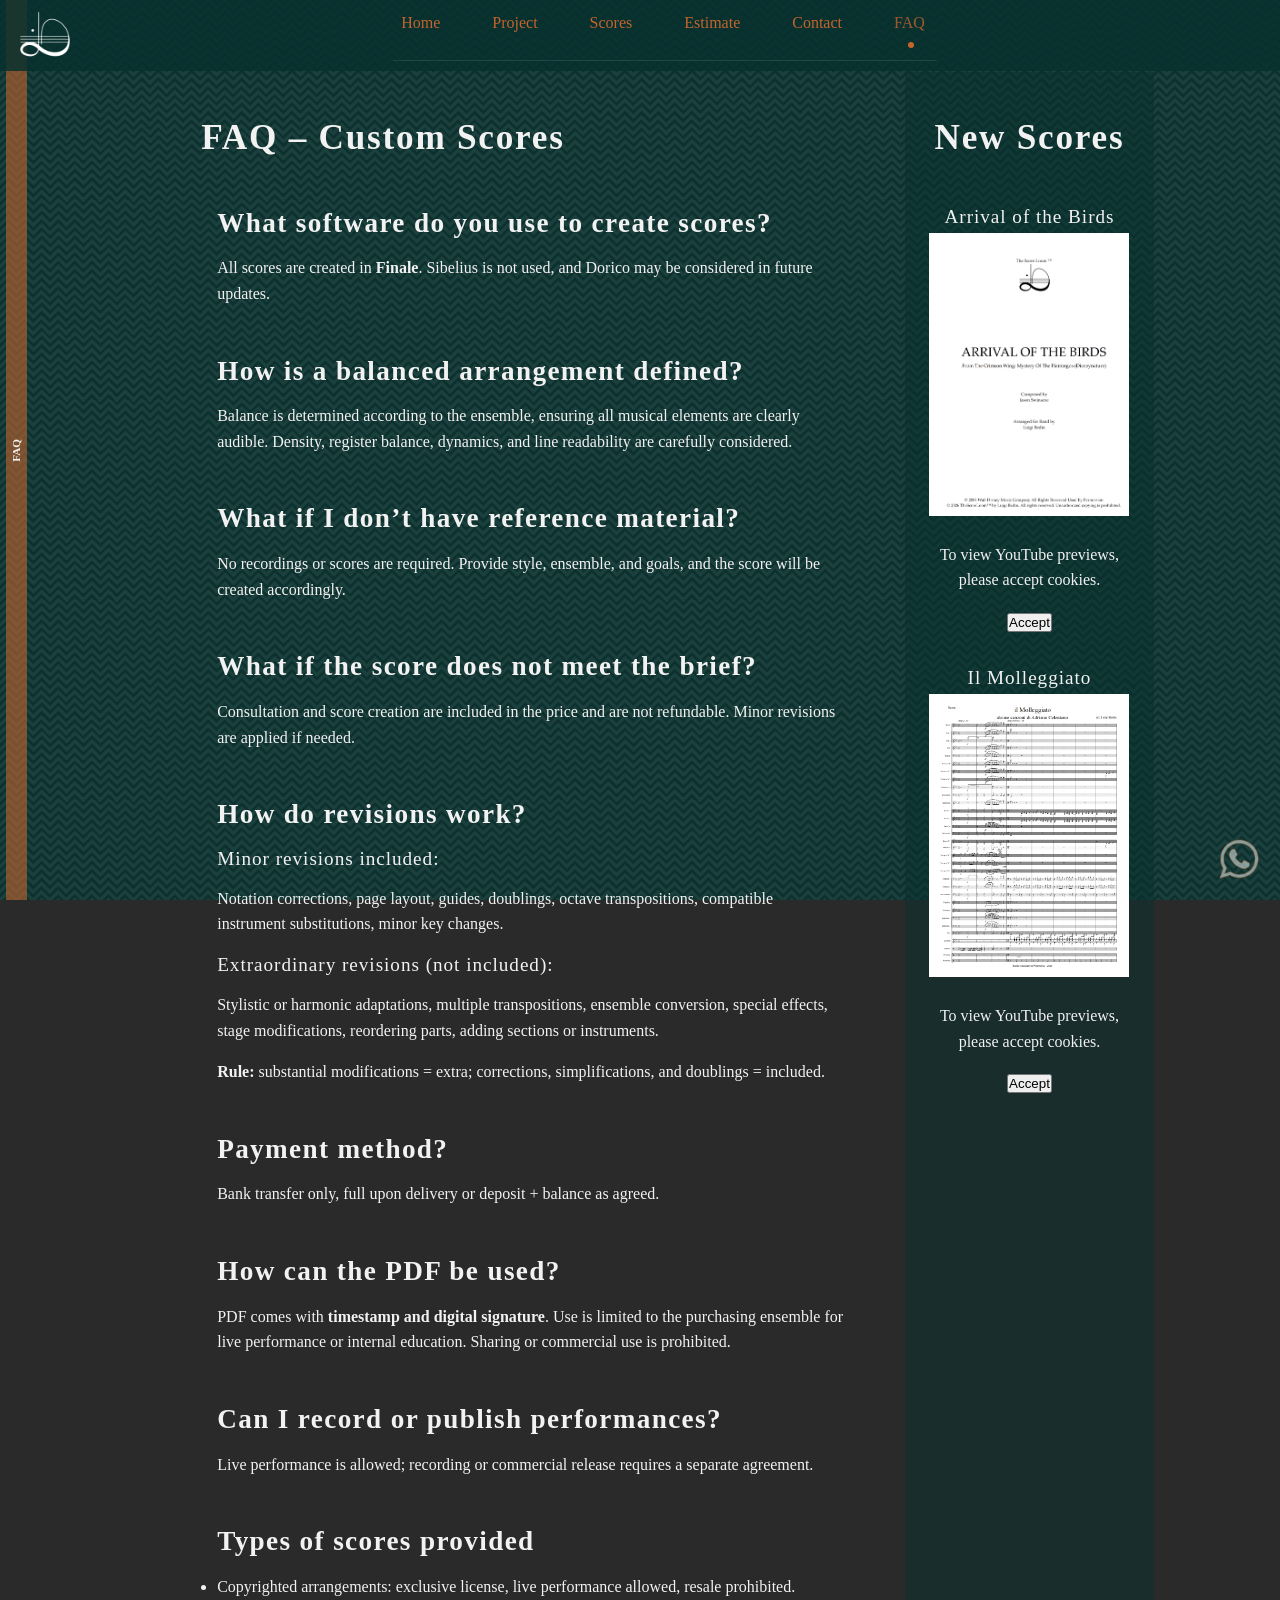
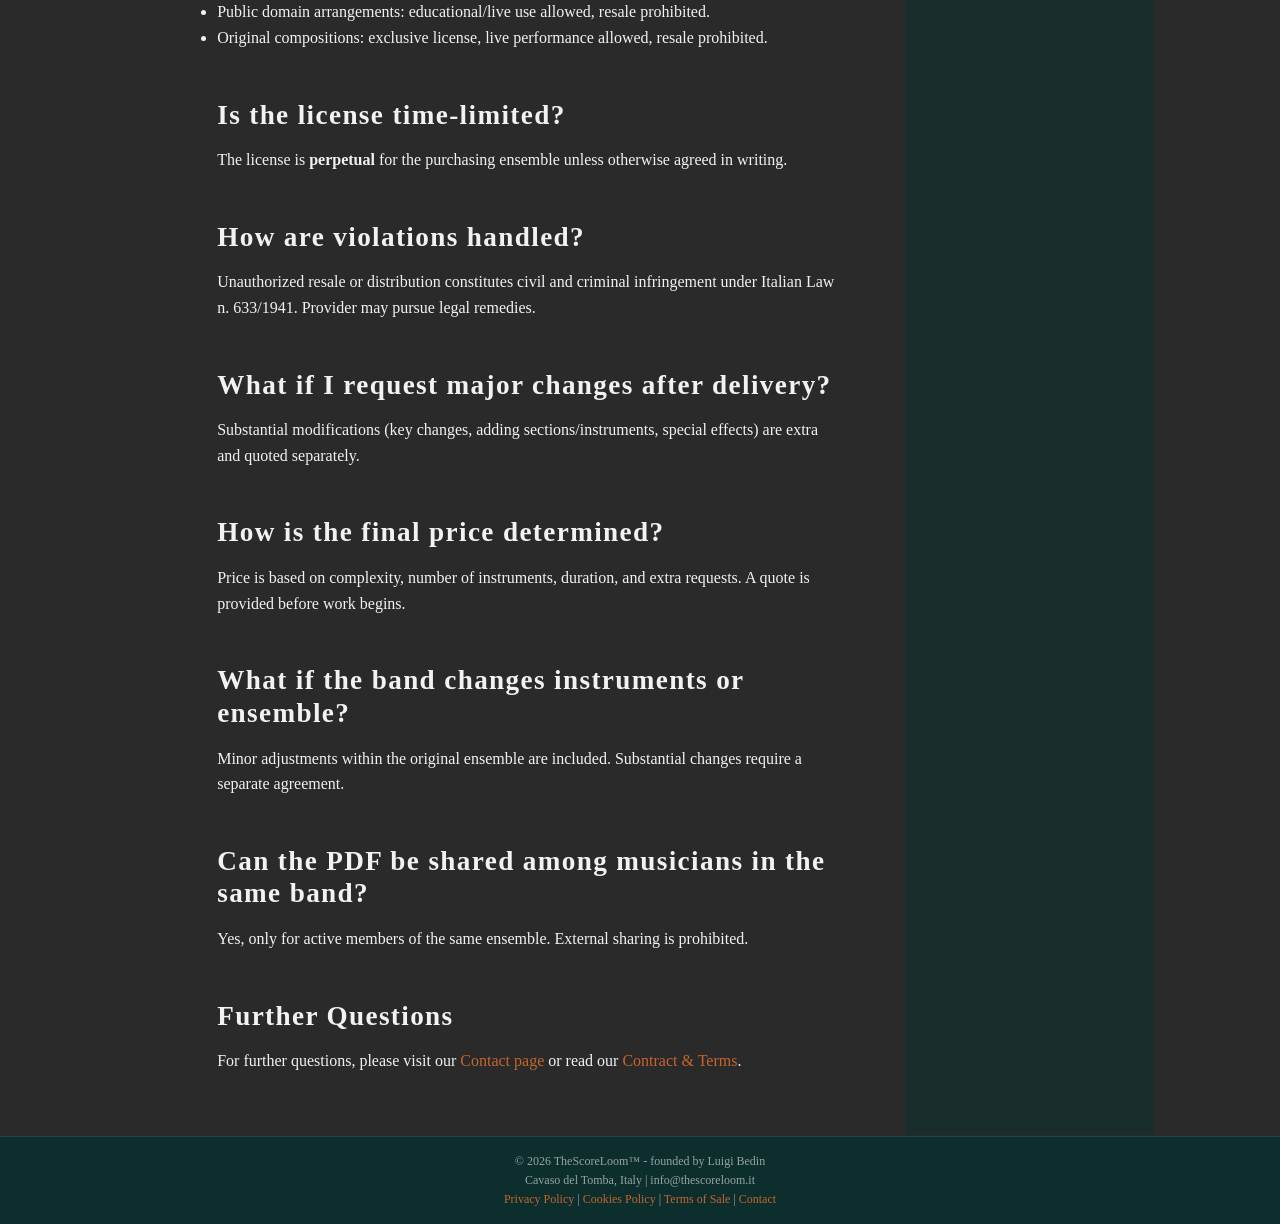
==== faq.html @ 9c677762 "first UL" ====
<!DOCTYPE html>
<html lang="en">
<head>
  <meta charset="UTF-8">
  <meta name="viewport" content="width=device-width, initial-scale=1.0">

  <title>TheScoreLoom – FAQ | Sheet Music & Music Projects</title>
  <meta name="description" content="Frequently Asked Questions about TheScoreLoom custom scores, licenses, revisions, and ordering process.">
  <meta name="keywords" content="TheScoreLoom, FAQ, custom scores, music arrangements, sheet music, revisions, license">

  <link rel="icon" href="assets/images/logo.png" type="image/png">
  <link rel="stylesheet" href="assets/css/base.css">
  <link rel="stylesheet" href="assets/css/layout.css">
  <link rel="stylesheet" href="assets/css/components.css">
  <link rel="stylesheet" href="assets/css/utilities.css">
</head>
<body data-page="FAQ">
  <div class="background-parallax"></div>

  <header>
    <a href="index.html" class="logo">
      <img src="assets/images/logo.png" alt="TheScoreLoom Logo">
    </a>
    <nav>
      <ul>
        <li><a href="index.html">Home</a></li>
        <li><a href="project.html">Project</a></li>
        <li><a href="scores.html">Scores</a></li>
        <li><a href="estimate.html">Estimate</a></li>
        <li><a href="contact.html">Contact</a></li>
        <li><a href="faq.html" class="active">FAQ</a></li>
      </ul>
    </nav>
  </header>

  <div class="content-wrapper">
    <div class="cimosa">
      <span id="chapter-title">FAQ</span>
    </div>

    <main class="legal">
      <h1>FAQ – Custom Scores</h1>

      <section>
        <h2>What software do you use to create scores?</h2>
        <p>All scores are created in <strong>Finale</strong>. Sibelius is not used, and Dorico may be considered in future updates.</p>
      </section>

      <section>
        <h2>How is a balanced arrangement defined?</h2>
        <p>Balance is determined according to the ensemble, ensuring all musical elements are clearly audible. Density, register balance, dynamics, and line readability are carefully considered.</p>
      </section>

      <section>
        <h2>What if I don’t have reference material?</h2>
        <p>No recordings or scores are required. Provide style, ensemble, and goals, and the score will be created accordingly.</p>
      </section>

      <section>
        <h2>What if the score does not meet the brief?</h2>
        <p>Consultation and score creation are included in the price and are not refundable. Minor revisions are applied if needed.</p>
      </section>

      <section>
        <h2>How do revisions work?</h2>
        <h3>Minor revisions included:</h3>

          <p>Notation corrections, page layout, guides, doublings, octave transpositions, compatible instrument substitutions, minor key changes.</p>

        <h3>Extraordinary revisions (not included):</h3>
          <p>Stylistic or harmonic adaptations, multiple transpositions, ensemble conversion, special effects, stage modifications, reordering parts, adding sections or instruments.</p>

        <p><strong>Rule:</strong> substantial modifications = extra; corrections, simplifications, and doublings = included.</p>
      </section>

      <section>
        <h2>Payment method?</h2>
        <p>Bank transfer only, full upon delivery or deposit + balance as agreed.</p>
      </section>

      <section>
        <h2>How can the PDF be used?</h2>
        <p>PDF comes with <strong>timestamp and digital signature</strong>. Use is limited to the purchasing ensemble for live performance or internal education. Sharing or commercial use is prohibited.</p>
      </section>

      <section>
        <h2>Can I record or publish performances?</h2>
        <p>Live performance is allowed; recording or commercial release requires a separate agreement.</p>
      </section>

      <section>
        <h2>Types of scores provided</h2>
        <ul>
          <li>Copyrighted arrangements: exclusive license, live performance allowed, resale prohibited.</li>
          <li>Public domain arrangements: educational/live use allowed, resale prohibited.</li>
          <li>Original compositions: exclusive license, live performance allowed, resale prohibited.</li>
        </ul>
      </section>

      <section>
        <h2>Is the license time-limited?</h2>
        <p>The license is <strong>perpetual</strong> for the purchasing ensemble unless otherwise agreed in writing.</p>
      </section>

      <section>
        <h2>How are violations handled?</h2>
        <p>Unauthorized resale or distribution constitutes civil and criminal infringement under Italian Law n. 633/1941. Provider may pursue legal remedies.</p>
      </section>

      <section>
        <h2>What if I request major changes after delivery?</h2>
        <p>Substantial modifications (key changes, adding sections/instruments, special effects) are extra and quoted separately.</p>
      </section>

      <section>
        <h2>How is the final price determined?</h2>
        <p>Price is based on complexity, number of instruments, duration, and extra requests. A quote is provided before work begins.</p>
      </section>

      <section>
        <h2>What if the band changes instruments or ensemble?</h2>
        <p>Minor adjustments within the original ensemble are included. Substantial changes require a separate agreement.</p>
      </section>

      <section>
        <h2>Can the PDF be shared among musicians in the same band?</h2>
        <p>Yes, only for active members of the same ensemble. External sharing is prohibited.</p>
      </section>

      <section>
        <h2>Further Questions</h2>
        <p>For further questions, please visit our <a href="contact.html">Contact page</a> or read our <a href="terms.html">Contract & Terms</a>.</p>
      </section>

    </main>

    <aside class="sidebar">
      <h1 class="sidebar-title">New Scores</h1>
      <div id="sidebar" class="youtube-previews"></div>
    </aside>
  </div>

   <footer>
    <p>© 2026 TheScoreLoom™ - founded by Luigi Bedin</p>
    <p>Cavaso del Tomba, Italy | info@thescoreloom.it</p>
    <nav>
      <a href="privacy.html">Privacy Policy</a> |
      <a href="cookies.html">Cookies Policy</a> |
      <a href="terms.html">Terms of Sale</a> |
      <a href="contact.html">Contact</a>
    </nav>
  </footer>

  <a id="whatsapp-link" class="whatsapp-float" target="_blank" rel="noopener">
  <img src="assets/images/whatsapp.png" alt="WhatsApp contact">
  </a>

  <script src="assets/js/whatsapp-nr.js"></script>
  <script src="assets/js/sidebar.js" defer></script>
  <script src="assets/js/cimosa.js" defer></script>
  <script src="assets/js/parallax.js" defer></script>
  <script src="assets/js/hamburger.js" defer></script>


</body>
</html>
---- assets/css/base.css ----
:root {
  --font-main: "Palatino Linotype", serif;
  --fs-body: 1rem;
  --fs-cimosa: 0.7rem;
  
  
  --content-gap: 0px;
  --content-padding: 1px;
  --chapter-gap: 20vh; /* aumenta la distanza verticale tra i chapter */


  --h1-size: 2rem;
  --h2-size: 1.5rem;
  --h3-size: 1.2rem;
  
  --h1-weight: 700;
  --h2-weight: 600;
  --h3-weight: 500;

  --hero-brand-size: 0.8rem;
  --hero-title-size: 2rem;
  --hero-brand-weight: 300;
  --hero-title-weight: 600;

  --hero-brand-size-L: 1.2rem;
  --hero-title-size-L: 3rem;
  --hero-brand-weight-L: 350;
  --hero-title-weight-L: 700;

  --hero-brand-size-XL: 1.5rem;
  --hero-title-size-XL: 3.5rem;
  --hero-brand-weight-XL: 300;
  --hero-title-weight-XL: 800;
  
  --accent: #c4652d;
  --accent-hover: rgba(196,101,45,0.8);
  --cimosa-color: rgba(196,101,45,0.6);
  --heading-color: #f2f2f2;
  --text-main: #f2f2f2;
  --text-contrast: #1a1a1a;
  --text-dim: rgba(242,242,242,0.6);
  --text-bar: #1a1a1a;
  --bg-body: #2a2a2a;
  --bg-overlay: rgba(8,49,46,0.88);  /* overlay semitrasparente */
  --bg-main: rgba(8,49,46,0);        /* main trasparente per vedere pattern */
  --bg-header: rgba(8,49,46,0.85);
  --bg-footer: rgba(8,49,46,0.85);
  --bg-sidebar: rgba(8,49,46,0.5);
  --bg-cookie-banner: rgba(8,49,46,0.85);
  --border-color: rgba(242,242,242,0.1);

  --logo-width: 50px;
  --nav-dot-bottom: 12px;
  --cimosa-width: calc(0.65 * var(--fs-cimosa) + 2 * 0.1rem);
  --nav-gap: 20px;
  --nav-link-padding: 12px;

  --sidebar-item-width-percent: 100%;
}
/* ============================= */
/* RESET                         */
/* ============================= */

*,
*::before,
*::after{
margin:0;
padding:0;
box-sizing:border-box;
}

html,body{
min-height:100vh;
font-family:var(--font-main);
font-size:var(--fs-body);
color:var(--text-main);
line-height:1.6;

}

/* ============================= */
/* BACKGROUND PARALLAX           */
/* ============================= */

.background-parallax {
  position: fixed;
  top: 0;
  left: 0;
  width: 100vw;
  height: 100vh;
  background-image: url("../images/herringbone.svg");
  background-repeat: repeat;
  background-size: 200%; /* scala pattern */
  z-index: -3; /* sotto overlay e contenuto */
}

body::before {
  content: '';
  position: fixed;
  top: 0; left: 0;
  width: 100%;
  height: 100%;
  background-color: var(--bg-overlay); /* semitrasparente */
  pointer-events: none;
  z-index: -2; /* sopra pattern ma sotto contenuto */
}

body {
  background-color: var(--bg-body); /* base della tua palette */
  color: var(--text-main);
}

header,
footer{
position:relative;
z-index:2;
}

header { background-color: var(--bg-header); color: var(--text-main); }
footer { background-color: var(--bg-footer); color: var(--text-dim); }
aside.sidebar { background-color: var(--bg-sidebar); color: var(--text-bar); }


/* ============================= */
/* CONTENT WRAPPER               */
/* ============================= */

.content-wrapper {
  display: grid;
  grid-template-columns: 1fr; /* mobile: solo colonna */
  gap: var(--content-gap);
  padding: var(--content-padding);
  padding-left: calc(var(--cimosa-width) * 3); /* offset cimosa */
  width: 100%;
  max-width: 100%;
  overflow: hidden; /* niente fuoriuscite */
}

/* ===== Main e Sidebar ===== */
main, aside.sidebar {
  display: flex;
  flex-direction: column;
  align-items: center;   /* centra orizzontalmente */
  justify-content: flex-start;
  overflow: hidden;      /* evita che qualcosa esca fuori */
  gap: 5vh;
  padding: 5vh;
}

/* Chapter e vertical-column centrati e limitati */
.chapter, .vertical-column {
  display: flex;
  flex-direction: column;
  align-items: center;
  justify-content: flex-start;
  text-align: center;        /* centra testo e inline elements */
  width: 100%;
  max-width: 100%; /* 80% su mobile, max 400px */
  margin: 0 auto;
  gap: 5px;
  overflow: hidden;
  box-sizing: border-box;
  object-fit: contain;
}

/* Immagini, video e iframe responsivi con object-fit */
.chapter img,
.chapter video,
.chapter iframe,
.vertical-column img,
.vertical-column video,
.vertical-column iframe {
  display: block;
  width: 100%;
  height: auto;
  object-fit: contain;
  margin: 0 auto;
  max-width: clamp(80px, 80vw, 400px); /* mobile-first */
}

.chapter-title{
  display: block;
  width: 100%;
  height: auto;
  object-fit: contain;
  margin: 0 auto;
  max-width: clamp(80px, 90vw, 1000px); /* mobile-first */
}


/* Testo e form centrati */
.chapter-text,
.vertical-column form,
.vertical-column p,
.vertical-column h3 {
  text-align: center;
  width: 100%;
  max-width: 100%;
  margin: 0 auto;
}



.chapter > *,
.vertical-column > * {
  
  width: 100%;           /* si adatta al contenitore ma non lo supera */
  box-sizing: border-box;
}

.chapter > * img,
.chapter > * iframe,
.vertical-column > * img,
.vertical-column > * iframe {
  width: 100%;           /* si adatta al contenitore */
  max-width: 100%;       /* mai più largo dei genitori */
  height: auto;
  object-fit: contain;   /* mantiene proporzioni */
}

/* ===== Chapter ===== */

.chapter-text p{
    margin-bottom: 1em; /* aggiunge spazio solo ai paragrafi successivi */
}

/* ===== Mobile first: Chapter dentro Vertical Column o viceversa ===== */
.chapter > .vertical-column,
.vertical-column > .chapter {
  width: 100%;
  max-width: 100%;
}

/* ============================= */
/* CIMOSA ORIGINALE              */
/* ============================= */
.cimosa {
  position: fixed;
  top: 0;
  left: calc(var(--cimosa-width, 25px) * 0.6); /* offset originale */
  width: auto;
  height: 100vh;
  background-color: var(--cimosa-color, rgba(196,101,45,0.6));
  color: var(--text-main, #f2f2f2);
  display: flex;
  align-items: center;
  justify-content: center;
  writing-mode: vertical-rl;
  text-orientation: mixed;
  font-size: var(--fs-cimosa, 0.8rem);
  font-weight: var(--fw-cimosa, 600);
  padding: 0.1rem;
  z-index: 1; /* sotto header e footer come prima */
}

.cimosa span {
  transform: rotate(180deg); /* mantiene effetto originale */
  white-space: nowrap;
}

  /* ============================= */
/* FOOTER RIPRISTINATO            */
/* ============================= */
footer {
  font-size: 0.75rem; /* più piccolo */
  background-color: var(--bg-footer);
  color: var(--text-dim);
  text-align: center;
  padding: 15px 10px; /* leggermente meno padding */
  border-top: 1px solid rgba(255,255,255,0.1);
}

/* ============================= */
/* HEADER         */
/* ============================= */

header nav {
  display: none;
  flex-direction: column;
  gap: 10px;
  margin-top: 10px;
}

/* quando attivo */
header nav.active {
  display: flex;
}

/* Hamburger */
.hamburger {
  display: flex;
  flex-direction: column;
  justify-content: space-around;
  width: 24px;
  height: 20px;
  cursor: pointer;
  margin-left: 10px;
}

.hamburger span {
  display: block;
  height: 2px;
  background-color: var(--text-main);
  border-radius: 1px;
}

/* Lista link */
header nav ul {
  display: flex;
  flex-direction: column; 
  gap: 10px;
  list-style: none;
  padding: 0;
  margin: 0;
  width: 100%;
}

/* Link testo a sinistra, ma allineato su colonna */
header nav ul li a {
  display: block;
  text-align: left;       /* parole allineate a sinistra */
  padding-left: 0.5rem;   /* spazio tra linea e testo */
  position: relative;
}

/* Pallino attivo */
header nav ul li a.active::after {
  content: '';
  position: absolute;
  left: -12px;            /* fissato a colonna immaginaria */
  top: 50%;
  transform: translateY(-50%);
  width: 6px;
  height: 6px;
  border-radius: 50%;
  background-color: var(--accent);
}

.hero{
   margin-bottom: 20px;
}

.hero h1 {
  font-size: var(--hero-brand-size);
  font-weight: var(--hero-brand-weight);
}
.hero h2 {
  font-size: var(--hero-title-size);       /* dimensione principale */
  font-weight: var(--hero-title-weight);   /* peso principale */
  margin: 0;
   margin-right: 1rem; /* spazio orizzontale se inline */
  margin-bottom: 0;   /* evita margini verticali indesiderati */                               /* rimuove margini */
  line-height: 1.2;
  display: inline;                         /* inline per stare sulla stessa linea */
}

.hero h3 {
  font-size: var(--hero-title-size);       /* stessa dimensione di H1 */
  font-weight: var(--hero-title-weight);   /* stesso peso */
  margin: 0;
  line-height: 1.2;
  display: inline;                         /* inline per stare subito dopo H1 */
  color: var(--accent);                    /* colore arancione accent */
}

h1, h2, h3 {
  color: var(--heading-color);
  margin: 1em 0 0.5em 0;
  line-height: 1.2;
  letter-spacing: 0.05em;
}

/* Titoli principali */
h1 {
  font-size: var(--h1-size);
  font-weight: var(--h1-weight);
}

/* Titoli secondari */
h2 {
  font-size: var(--h2-size);
  font-weight: var(--h2-weight);
}

/* Titoli terziari */
h3 {
  font-size: var(--h3-size);
  font-weight: var(--h3-weight);
}

/* Responsive per tablet e desktop */
@media (min-width: 768px) {

  h1 { font-size: 2rem; }
  h2 { font-size: 1.5rem; }
  h3 { font-size: 1rem; }
 .chapter-title h1 {
  margin: 0 0 0 0;
    font-size: 3rem; /* modifica a piacere */
  }

  .hero h1 {
  font-size: var(--hero-brand-size-L);
  font-weight: var(--hero-brand-weigh-L);
}
.hero h2 {
  font-size: var(--hero-title-size-L);       /* dimensione principale */
  font-weight: var(--hero-title-weight-L);   /* peso principale */
 }

.hero h3 {
  font-size: var(--hero-title-size-L);       /* stessa dimensione di H1 */
  font-weight: var(--hero-title-weight-L);   /* stesso peso */
 
}

  .hamburger {
    display: none;        /* hamburger scompare */
  }

  header nav {
    display: flex;        /* nav sempre visibile */
    flex-direction: row;  
    justify-content: center;
    align-items: center;
    gap: 15px;
    margin-top: 0;
    border-left: none;
    border-bottom: 1px solid var(--border-color);
    padding-bottom: calc(2 * var(--nav-dot-bottom)); ;
  }

  header nav.active {
    display: flex;
  }

  header nav ul {
    flex-direction: row;       /* riga */
    justify-content: center;
    align-items: center;
    gap: 15px;
  }

  header nav ul li a.active::after {
    left: 50%;                /* centro il pallino sotto il link */
    top: auto;
    bottom: calc(-1 * var(--nav-dot-bottom, 6px));
    transform: translateX(-50%);
  }

   .chapter {
    flex-direction: row;
    justify-content: center;   /* crea linea vuota centrale */
    gap: 10vw;                 /* distanza tra testo e immagine */
    width: auto;               /* rimane centrato nel main */
  }

  

  /* zigzag per capitoli pari */
  .chapter:nth-child(even) {
    flex-direction: row-reverse;
  }

  .chapter.no-reverse {
  flex-direction: row !important;
}

  .chapter img,
  .chapter video,
  .chapter iframe,
  .vertical-column img,
  .vertical-column video,
  .vertical-column iframe {
    max-width: clamp(100px, 60vw, 500px);
  }

@media (min-width: 1200px) {
  h1 { font-size: 2.2rem; }
  h2 { font-size: 1.7rem; }
  h3 { font-size: 1.2rem; }
  .chapter-title h1 {
    flex: 1 1 0;
    font-size: 3.5rem; /* modifica a piacere */
  }

    .hero h1 {
  font-size: var(--hero-brand-size-XL);
  font-weight: var(--hero-brand-weigh-XL);
  display: block;   /* ora ogni titolo va su riga propria */
}
.hero h2 {
  font-size: var(--hero-title-size-XL);       /* dimensione principale */
  font-weight: var(--hero-title-weight-XL);   /* peso principale */
  display: block;   /* ora ogni titolo va su riga propria */
 }

.hero h3 {
  font-size: var(--hero-title-size-XL);       /* stessa dimensione di H1 */
  font-weight: var(--hero-title-weight-XL);   /* stesso peso */
  display: block;   /* ora ogni titolo va su riga propria */
 
}


main .chapter-text,
main .chapter-video,
  main .chapter-image {
    flex: 1 1 0;             /* si ridimensionano se serve */
    max-width: calc(50% - 5vw); /* lascia metà meno metà gap */
    box-sizing: border-box;
  }
  
/* Nav centrata */
header nav {
  margin: 0 auto;      /* spinge nav al centro */
  display: flex;
  justify-content: center; /* centra i link dentro nav */
}

header nav ul {
  display: flex;
  flex-direction: row;
  gap: 2rem; /* distanza tra link */
  list-style: none;
  padding: 0;
  margin: 0;
}

  .chapter {
    gap: 12vw;                 /* più spazio centrale */
  }

  .chapter img,
  .chapter video,
  .chapter iframe,
  .vertical-column img,
  .vertical-column video,
  .vertical-column iframe {
    max-width: clamp(120px, 40vw, 600px);
  
}
}}
---- assets/css/layout.css ----
main.legal {
  width: 100%;
  max-width: 100%;
  display: flex;
  flex-direction: column;
  gap: 2rem; /* distanza verticale tra i capitoli */
}

main.legal.chapter,
main.legal section {
  width: 100%;
  max-width: 100%;
  text-align: left;  /* allineamento a sinistra */
  margin: 0;
  padding: 0 1rem;   /* un po’ di padding interno */
  box-sizing: border-box;
}

main.legal h1,
main.legal h2,
main.legal h3,
main.legal p,
main.legal ul {
  width: 100%;
  text-align: left;
  margin: 0 0 1rem 0; /* margine inferiore per separare i paragrafi */
}

main.faq ul {
  padding-left: 1.5rem; /* rientro liste */
}


/* ============================= */
/* TABLET                        */
/* ============================= */



@media (min-width:768px){



  nav ul {
    flex-direction: row;       /* mette le voci in riga */
    justify-content: flex-end; /* spinge a destra */
    align-items: center;       /* centra verticalmente */
    gap: var(--nav-gap);       /* distanza tra voci */
  }

  nav ul li a {
    padding-left: 0;
    padding-right: var(--nav-link-padding);
  }

  nav ul li a.active::after {
    left: 50%;
    bottom: var(--nav-dot-bottom, 6px);
    transform: translateX(-50%);
  }

  main {
  display: flex;
  flex-direction: column;
  gap: var(--chapter-gap, 5vh); /* qui si gestisce la distanza verticale tra i chapter */
  
  
}

    
.chapter {
    flex-direction: row;
    
    align-items: center;
    box-sizing: border-box;
    
    
  }

  

  .chapter-image img {
    width: 100%;
    height: auto;
    display: block;
  }
  .chapter-text {
               /* prende lo spazio disponibile */
    max-width: 600px;            /* evita che diventi troppo largo */
    padding: 1rem;               /* padding interno per non spiaccicare testo */
    text-align: left;
  }

  .chapter-image {
                 /* dimensione basata sull'immagine */
    max-width: 400px;
    margin: 0;
    display: flex;
    justify-content: center;
  }

  /* opzionale: alterna zigzag per le righe pari */
  .chapter:nth-child(even) {
    flex-direction: row-reverse;
  }

  .chapter .vertical-column {
    align-items: center;     /* contenuto in alto, testo a sinistra */
    padding: 0.5rem;
  }
  .vertical-column text{
justify-content: flex-start; /* contenuto in alto */
  }
/* sidebar anche lei row */

aside.sidebar .chapter{
flex-direction:row;
gap:20px;
align-items:center;
}

aside.sidebar .chapter-image img {
  max-width: clamp(200px, 10vw, 400px);
}


}

/* ============================= */
/* DESKTOP                       */
/* ============================= */


@media (min-width:1200px){

.content-wrapper {
    display: grid;
    grid-template-columns: 0.5fr 3fr 1fr 0.5fr; 
    grid-template-areas: ". main sidebar .";
    gap: var(--content-gap);
}

  

  main {
    grid-area: main;
    display: flex;
    flex-direction: column;
    gap: var(--chapter-gap);
    position: relative;      /* riferimento per sidebar sticky */
 }

  aside.sidebar {
    grid-area: sidebar;
    display: flex;
    flex-direction: column;
    gap: 20px;
    padding: 10px;
    background: var(--bg-sidebar);
    color: var(--text-main);

    max-height: 100%;        /* altezza massima relativa al grid container */
    overflow-y: auto;        /* scroll se troppo lungo */
    position: sticky;        /* rimane “ancorata” al top del main */
    top: 0;                  /* inizia allineata al top del main */
  }
aside.sidebar .chapter{
flex-direction:column;
align-items:center;
gap:10px;
}

aside.sidebar .chapter img,
aside.sidebar .chapter iframe{
width:var(--sidebar-item-width-percent);
height:auto;
object-fit:contain;
}

.chapter {
    display: flex;
    flex-direction: row;          /* alternanza row / row-reverse per zigzag */
    justify-content: center;      /* centra il gruppo nel main */
    align-items: center;          /* centra verticalmente */
    gap: 10vw;                    /* spazio centrale “vuoto” */
    width: auto;                  /* chapter largo quanto il contenuto + gap */
    margin: 0 0;               /* centra chapter */
  }

  .chapter-text,
  .chapter-image {
    flex: 0 0 auto;               /* larghezza naturale, non si espande */
    max-width: 600px;             /* testo */
    text-align: center;           /* centra testo internamente */
  }

  .chapter-image img {
    width: auto;                  /* mantiene proporzioni naturali */
    max-width: 300px;             /* immagine */
    height: auto;
    display: block;
  }

}
/*
@media (min-width: 1920px) {
    .content-wrapper {
    display: grid;
    grid-template-columns: 01fr 3fr 1fr 1fr; 
    grid-template-areas: "empty main sidebar empty2";
    gap: var(--content-gap);
}


.content-wrapper::before,
.content-wrapper::after {
    content: "";
    display: block;
}
}*/
---- assets/css/components.css ----
/* ============================= */
/* HEADER LOGO & NAV              */
/* ============================= */
header {
  display: flex;
  align-items: center;
  justify-content: space-between; /* logo a sinistra, nav a destra */
  padding: 10px 20px;
  background-color: var(--bg-header);
  position: relative;
  z-index: 2; /* sopra cimosa */
}

.whatsapp-float{
  position: fixed;
  right: 20px;
  bottom: 20px;
  z-index: 9999;
  opacity: 0.5;
  transition: opacity 0.3s ease, transform 0.2s ease;
}

.whatsapp-float img{
  width: 42px;
  height: auto;
  display: block;
}

.whatsapp-float:hover{
  opacity: 1;
  transform: scale(1.05);
}

@media (max-width: 768px) {
  .whatsapp-float img {
    width: 48px;
  }
}

/* LOGO ANCHOR */
header a.logo {
  display: block;
  width: var(--logo-width);      /* dimensione logo controllata da root */
  height: auto;
}

/* LOGO theascoreloom IMG */
header a.logo img {
  width: 100%;  /* prende tutta la larghezza dell'anchor */
  height: auto;
  display: block;
}

/* Loghi bande */
.band-logos {
  display: flex;
  justify-content: center;
  align-items: center;
  margin-top: 1.5rem;
  padding: 0;
}

.band-logos .band-logo-container {
  width: 70px;             /* diametro cerchio */
  height: 70px;
  border-radius: 50%;      /* forma circolare */
  overflow: hidden;        /* taglia l'immagine dentro il cerchio */
  border: 2px solid var(--border-color); /* bordo opzionale */
  margin-left: -15px;      /* sovrapposizione leggermente negativa */
  transition: transform 0.3s ease;
  background-color: var(--bg-body); /* sfondo se l'immagine ha trasparenza */
  display: flex;
  justify-content: center;
  align-items: center;
}

.band-logos .band-logo-container:first-child {
  margin-left: 0;          /* primo logo allineato senza sovrapposizione */
}

.band-logos .band-logo-container img {
  width: 100%;
  height: 100%;
  object-fit: cover;       /* riempie il cerchio senza deformarsi */
  display: block;
}

.band-logos .band-logo-container:hover {
  transform: scale(1.1);   /* leggero zoom al passaggio del mouse */
  z-index: 2;              /* porta il logo sopra gli altri */
}
/* NAV */

.hamburger span.active-dot {
  width: 12px;
  height: 12px;
  border-radius: 50%;
  background-color: var(--accent);
  display: block;
}


header nav a:hover,
header nav a.active {
  color: var(--accent-hover);
}

/* ============================= */
/* SIDEBAR                       */
/* ============================= */
aside.sidebar {
  padding: 10px;
}

aside.sidebar .cookie-banner {
  background-color: var(--bg-cookie-banner);
  color: var(--text-main);
  padding: 10px;
  text-align: center;
  margin-bottom: 15px;
}

aside.sidebar iframe.youtube-preview {
  width: 100%;
  height: 180px;
  border: none;
  margin-bottom: 15px;
}


/* ============================= */
/* CONTINUE NAV                  */
/* ============================= */

.continue-nav {
  width: 100%;
  display: flex;
  justify-content: center;
  align-items: center;
  gap: 20px;        /* distanza tra pulsanti */
  margin-top: 20px;
  flex-wrap: wrap;  /* passa su più righe se necessario */
}

/* PULSANTI ADATTIVI */
.continue-btn {
  display: flex;
  justify-content: center;
  align-items: center;

  flex: 1 1 clamp(150px, 20vw, 300px); /* base mobile 150px, cresce fino a max 300px con viewport */
  padding: 12px 24px;

  background-color: var(--accent);
  color: var(--text-main);
  font-weight: 600;
  border-radius: 4px;

  transition: all 0.25s ease;
  text-align: center;
}

/* HOVER */
.continue-btn:hover {
  background-color: var(--accent-hover);
  transform: translateX(3px);
}

/* VERSIONE BACK */
.continue-btn.back:hover {
  transform: translateX(-3px);
}




/* ============================= */
/* LINK GENERICI                  */
/* ============================= */
a {
  color: var(--accent);
  text-decoration: none;
}

a:hover {
  color: var(--accent-hover);
}

/* ============================= */
/* CARDS / CAPITOLI               */
/* ============================= */
.card {
  background-color: var(--bg-main);
  padding: 15px;
  margin-bottom: 20px;
  border: 1px solid rgba(255,255,255,0.1);
  border-radius: 4px;
}

.home-chapter {
  flex-direction: column !important; /* forza verticale anche su desktop */
  align-items: center !important;    /* centra tutto orizzontalmente */
  text-align: center;
}



/* ============================= */
/* LINKS MICRO-ILLUMINAZIONE     */
/* ============================= */
header nav a,
a {
  transition: color 0.25s ease, text-shadow 0.25s ease;
}

header nav a:hover,
a:hover {
  color: var(--accent-hover); /* colore più acceso */
  text-shadow: 0 0 4px var(--accent-hover); /* piccolo bagliore */
}

/* ============================= */
/* CHAPTER MICRO-ANIMATION       */
/* ============================= */
.chapter {
  transition: transform 0.2s ease-out; /* movimento fluido ma minimo */
}

.chapter:hover {
  transform: translateY(-2px); /* micro sollevamento */
  
}

#quoteForm {
    display: flex;
    flex-direction: column;
    max-width: 280px;      /* larghezza contenuta */
    gap: 0.5em;            /* spazio verticale ridotto */
    font-family: sans-serif;
    font-size: 0.95em;
}

#quoteForm label {
    display: flex;
    flex-direction: column;
    margin: 0;              /* niente margini extra */
}

#quoteForm input[type="number"] {
    padding: 0.25em;        /* input più compatto */
    font-size: 0.95em;
    width: 100%;            /* occupa tutta la larghezza del form */
    box-sizing: border-box;
}

#quoteForm input[type="checkbox"] {
    margin-top: 0.2em;      /* spazio minimo sopra il checkbox */
}

#quoteForm div {
    margin-top: 0.5em;
    font-size: 1em;
}

#contactForm textarea {
  font-family: "Palatino Linotype", "Book Antiqua", Palatino, serif;
  width: 100%;            /* riempie tutto il contenitore */
  max-width: 500px;       /* larghezza massima */
  min-width: 250px;       /* larghezza minima */
  padding: 10px 12px;     /* padding interno per leggibilità */
  box-sizing: border-box; /* include padding e border nella larghezza */
  border: 1px solid var(--border-color);
  border-radius: 4px;
  font-family: var(--font-main);
  font-size: var(--fs-body);
  background-color: var(--text-main);
  color: var(--text-contrast);
  margin-bottom: 1rem;    /* spazio tra i campi */
}

#contactForm input,
#contactForm select,
#contactForm textarea {
  font-family: "Palatino Linotype", "Book Antiqua", Palatino, serif;
  width: 100%;            /* riempie tutto il contenitore */
  max-width: 500px;       /* larghezza massima */
  min-width: 250px;       /* larghezza minima */
  padding: 10px 12px;     /* padding interno per leggibilità */
  box-sizing: border-box; /* include padding e border nella larghezza */
  border: 1px solid var(--border-color);
  background-color: var(--text-main);
  border-radius: 4px;
  font-family: var(--font-main);
  font-size: var(--fs-body);
  
  color: var(--text-contrast);
  margin-bottom: 1rem;    /* spazio tra i campi */
}
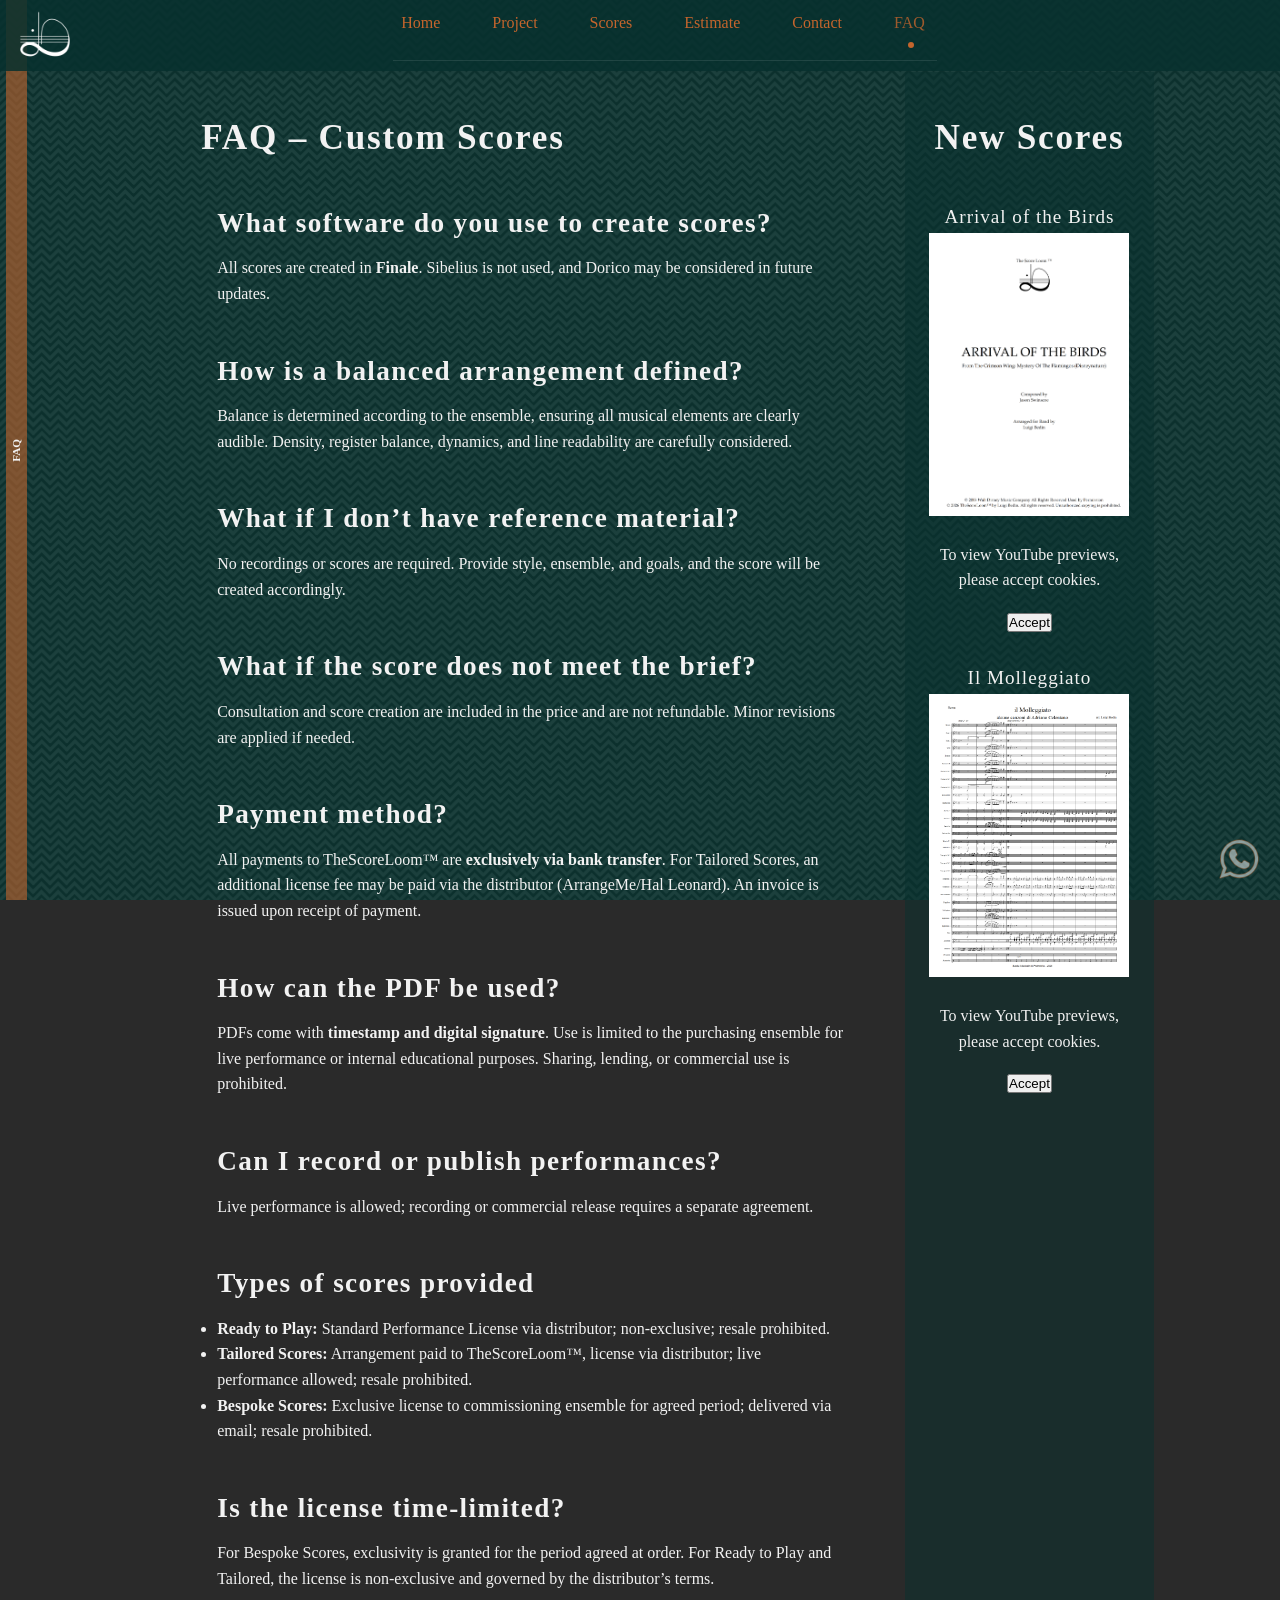
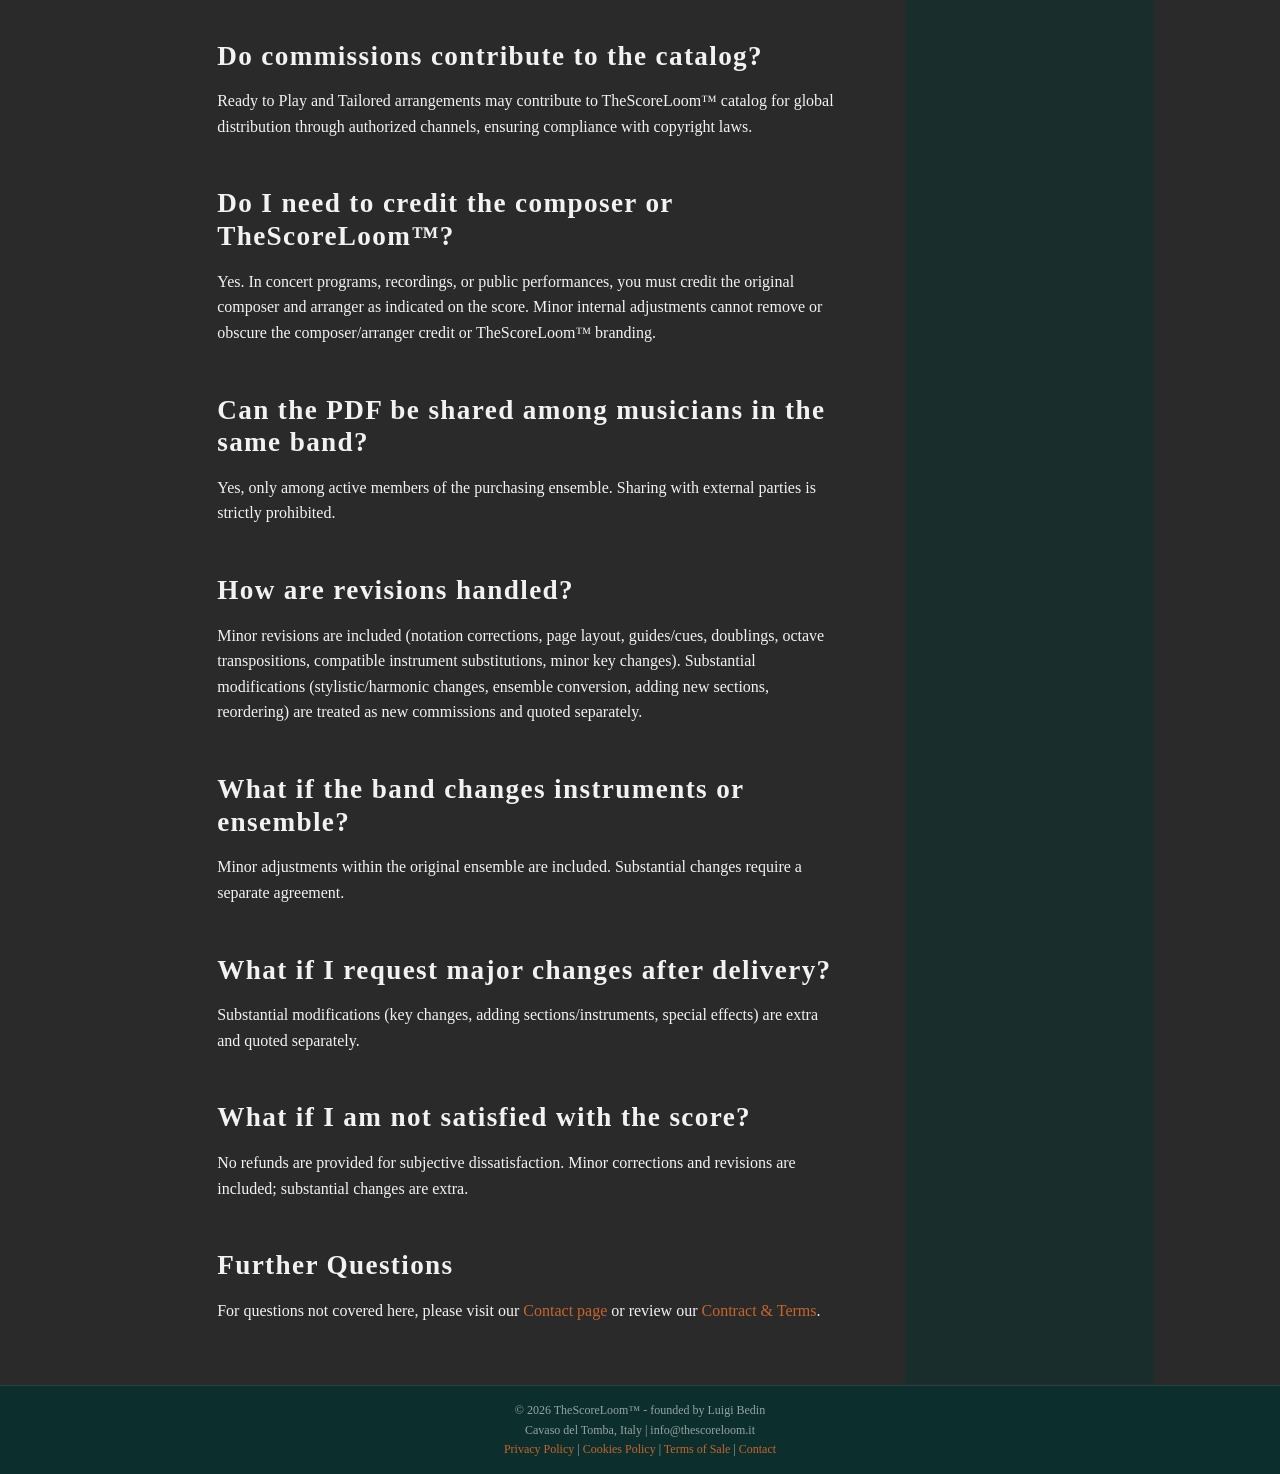
==== commit 118e7434: "Update faq.html" ====
--- a/faq.html
+++ b/faq.html
@@ -39,100 +39,97 @@
     </div>
 
     <main class="legal">
-      <h1>FAQ – Custom Scores</h1>
+  <h1>FAQ – Custom Scores</h1>
 
-      <section>
-        <h2>What software do you use to create scores?</h2>
-        <p>All scores are created in <strong>Finale</strong>. Sibelius is not used, and Dorico may be considered in future updates.</p>
-      </section>
+  <section>
+    <h2>What software do you use to create scores?</h2>
+    <p>All scores are created in <strong>Finale</strong>. Sibelius is not used, and Dorico may be considered in future updates.</p>
+  </section>
 
-      <section>
-        <h2>How is a balanced arrangement defined?</h2>
-        <p>Balance is determined according to the ensemble, ensuring all musical elements are clearly audible. Density, register balance, dynamics, and line readability are carefully considered.</p>
-      </section>
+  <section>
+    <h2>How is a balanced arrangement defined?</h2>
+    <p>Balance is determined according to the ensemble, ensuring all musical elements are clearly audible. Density, register balance, dynamics, and line readability are carefully considered.</p>
+  </section>
 
-      <section>
-        <h2>What if I don’t have reference material?</h2>
-        <p>No recordings or scores are required. Provide style, ensemble, and goals, and the score will be created accordingly.</p>
-      </section>
+  <section>
+    <h2>What if I don’t have reference material?</h2>
+    <p>No recordings or scores are required. Provide style, ensemble, and goals, and the score will be created accordingly.</p>
+  </section>
 
-      <section>
-        <h2>What if the score does not meet the brief?</h2>
-        <p>Consultation and score creation are included in the price and are not refundable. Minor revisions are applied if needed.</p>
-      </section>
+  <section>
+    <h2>What if the score does not meet the brief?</h2>
+    <p>Consultation and score creation are included in the price and are not refundable. Minor revisions are applied if needed.</p>
+  </section>
 
-      <section>
-        <h2>How do revisions work?</h2>
-        <h3>Minor revisions included:</h3>
+  <section>
+    <h2>Payment method?</h2>
+    <p>All payments to TheScoreLoom™ are <strong>exclusively via bank transfer</strong>. For Tailored Scores, an additional license fee may be paid via the distributor (ArrangeMe/Hal Leonard). An invoice is issued upon receipt of payment.</p>
+  </section>
 
-          <p>Notation corrections, page layout, guides, doublings, octave transpositions, compatible instrument substitutions, minor key changes.</p>
+  <section>
+    <h2>How can the PDF be used?</h2>
+    <p>PDFs come with <strong>timestamp and digital signature</strong>. Use is limited to the purchasing ensemble for live performance or internal educational purposes. Sharing, lending, or commercial use is prohibited.</p>
+  </section>
 
-        <h3>Extraordinary revisions (not included):</h3>
-          <p>Stylistic or harmonic adaptations, multiple transpositions, ensemble conversion, special effects, stage modifications, reordering parts, adding sections or instruments.</p>
+  <section>
+    <h2>Can I record or publish performances?</h2>
+    <p>Live performance is allowed; recording or commercial release requires a separate agreement.</p>
+  </section>
 
-        <p><strong>Rule:</strong> substantial modifications = extra; corrections, simplifications, and doublings = included.</p>
-      </section>
+  <section>
+    <h2>Types of scores provided</h2>
+    <ul>
+      <li><strong>Ready to Play:</strong> Standard Performance License via distributor; non-exclusive; resale prohibited.</li>
+      <li><strong>Tailored Scores:</strong> Arrangement paid to TheScoreLoom™, license via distributor; live performance allowed; resale prohibited.</li>
+      <li><strong>Bespoke Scores:</strong> Exclusive license to commissioning ensemble for agreed period; delivered via email; resale prohibited.</li>
+    </ul>
+  </section>
 
-      <section>
-        <h2>Payment method?</h2>
-        <p>Bank transfer only, full upon delivery or deposit + balance as agreed.</p>
-      </section>
+  <section>
+    <h2>Is the license time-limited?</h2>
+    <p>For Bespoke Scores, exclusivity is granted for the period agreed at order. For Ready to Play and Tailored, the license is non-exclusive and governed by the distributor’s terms.</p>
+  </section>
 
-      <section>
-        <h2>How can the PDF be used?</h2>
-        <p>PDF comes with <strong>timestamp and digital signature</strong>. Use is limited to the purchasing ensemble for live performance or internal education. Sharing or commercial use is prohibited.</p>
-      </section>
+  <section>
+    <h2>Do commissions contribute to the catalog?</h2>
+    <p>Ready to Play and Tailored arrangements may contribute to TheScoreLoom™ catalog for global distribution through authorized channels, ensuring compliance with copyright laws.</p>
+  </section>
 
-      <section>
-        <h2>Can I record or publish performances?</h2>
-        <p>Live performance is allowed; recording or commercial release requires a separate agreement.</p>
-      </section>
+  <section>
+    <h2>Do I need to credit the composer or TheScoreLoom™?</h2>
+    <p>Yes. In concert programs, recordings, or public performances, you must credit the original composer and arranger as indicated on the score. Minor internal adjustments cannot remove or obscure the composer/arranger credit or TheScoreLoom™ branding.</p>
+  </section>
 
-      <section>
-        <h2>Types of scores provided</h2>
-        <ul>
-          <li>Copyrighted arrangements: exclusive license, live performance allowed, resale prohibited.</li>
-          <li>Public domain arrangements: educational/live use allowed, resale prohibited.</li>
-          <li>Original compositions: exclusive license, live performance allowed, resale prohibited.</li>
-        </ul>
-      </section>
+  <section>
+    <h2>Can the PDF be shared among musicians in the same band?</h2>
+    <p>Yes, only among active members of the purchasing ensemble. Sharing with external parties is strictly prohibited.</p>
+  </section>
 
-      <section>
-        <h2>Is the license time-limited?</h2>
-        <p>The license is <strong>perpetual</strong> for the purchasing ensemble unless otherwise agreed in writing.</p>
-      </section>
+  <section>
+    <h2>How are revisions handled?</h2>
+    <p>Minor revisions are included (notation corrections, page layout, guides/cues, doublings, octave transpositions, compatible instrument substitutions, minor key changes). Substantial modifications (stylistic/harmonic changes, ensemble conversion, adding new sections, reordering) are treated as new commissions and quoted separately.</p>
+  </section>
 
-      <section>
-        <h2>How are violations handled?</h2>
-        <p>Unauthorized resale or distribution constitutes civil and criminal infringement under Italian Law n. 633/1941. Provider may pursue legal remedies.</p>
-      </section>
+  <section>
+    <h2>What if the band changes instruments or ensemble?</h2>
+    <p>Minor adjustments within the original ensemble are included. Substantial changes require a separate agreement.</p>
+  </section>
 
-      <section>
-        <h2>What if I request major changes after delivery?</h2>
-        <p>Substantial modifications (key changes, adding sections/instruments, special effects) are extra and quoted separately.</p>
-      </section>
+  <section>
+    <h2>What if I request major changes after delivery?</h2>
+    <p>Substantial modifications (key changes, adding sections/instruments, special effects) are extra and quoted separately.</p>
+  </section>
 
-      <section>
-        <h2>How is the final price determined?</h2>
-        <p>Price is based on complexity, number of instruments, duration, and extra requests. A quote is provided before work begins.</p>
-      </section>
+  <section>
+    <h2>What if I am not satisfied with the score?</h2>
+    <p>No refunds are provided for subjective dissatisfaction. Minor corrections and revisions are included; substantial changes are extra.</p>
+  </section>
 
-      <section>
-        <h2>What if the band changes instruments or ensemble?</h2>
-        <p>Minor adjustments within the original ensemble are included. Substantial changes require a separate agreement.</p>
-      </section>
-
-      <section>
-        <h2>Can the PDF be shared among musicians in the same band?</h2>
-        <p>Yes, only for active members of the same ensemble. External sharing is prohibited.</p>
-      </section>
-
-      <section>
-        <h2>Further Questions</h2>
-        <p>For further questions, please visit our <a href="contact.html">Contact page</a> or read our <a href="terms.html">Contract & Terms</a>.</p>
-      </section>
-
-    </main>
+  <section>
+    <h2>Further Questions</h2>
+    <p>For questions not covered here, please visit our <a href="contact.html">Contact page</a> or review our <a href="terms.html">Contract & Terms</a>.</p>
+  </section>
+</main>
 
     <aside class="sidebar">
       <h1 class="sidebar-title">New Scores</h1>
@@ -163,4 +160,4 @@
 
 
 </body>
-</html>+</html>
